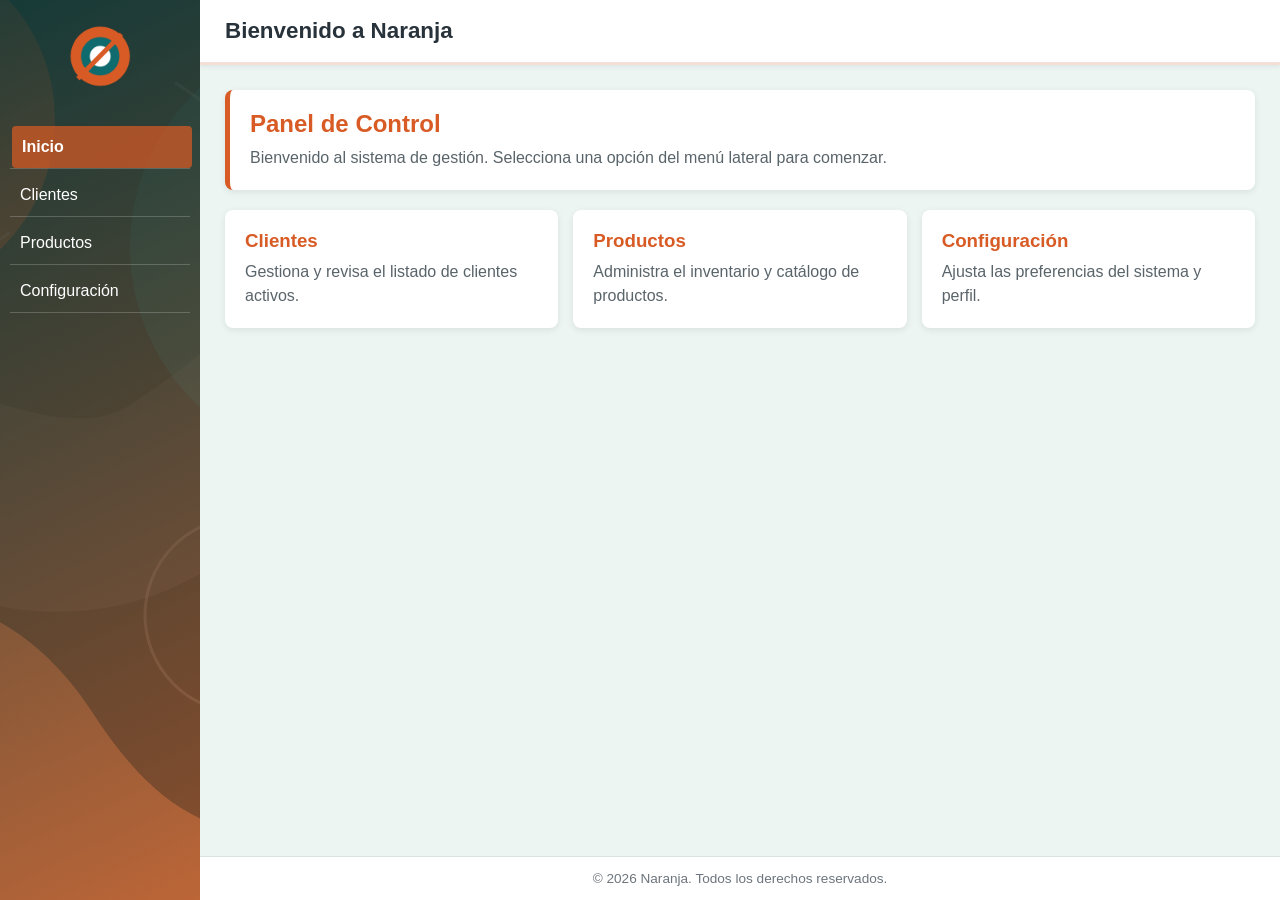
==== index.html @ 823a6265 "first commit" ====
<!DOCTYPE html>
<html lang="es">
<head>
  <meta charset="UTF-8">
  <meta name="viewport" content="width=device-width, initial-scale=1.0">
  <title>Naranja | Panel de Control</title>
  <link rel="stylesheet" href="css/inicio.css">
</head>
<body>
  <nav class="menu" aria-label="Menú principal">
    <a class="logo" href="index.html" aria-label="Ir al inicio de Naranja">
      <img src="images/logo.png" alt="Logo de Naranja">
    </a>
    <ul>
      <li><a href="index.html" class="active" aria-current="page">Inicio</a></li>
      <li><a href="clientes.html">Clientes</a></li>
      <li><a href="#productos">Productos</a></li>
      <li><a href="#configuracion">Configuración</a></li>
    </ul>
  </nav>

  <div class="main-wrapper">
    <header class="banner"><h1>Bienvenido a Naranja</h1></header>

    <main class="content">
      <section class="card bienvenida">
        <h2>Panel de Control</h2>
        <p>Bienvenido al sistema de gestión. Selecciona una opción del menú lateral para comenzar.</p>
      </section>

      <section class="grid-cards" aria-label="Módulos del sistema">
        <article class="card"><h3>Clientes</h3><p>Gestiona y revisa el listado de clientes activos.</p></article>
        <article class="card" id="productos"><h3>Productos</h3><p>Administra el inventario y catálogo de productos.</p></article>
        <article class="card" id="configuracion"><h3>Configuración</h3><p>Ajusta las preferencias del sistema y perfil.</p></article>
      </section>
    </main>

    <footer><p>© 2026 Naranja. Todos los derechos reservados.</p></footer>
  </div>
</body>
</html>
---- css/inicio.css ----
:root {
  --naranja: #d85b25;
  --naranja-oscuro: #a8461e;
  --verde-azulado: #1f6261;
  --verde-azulado-oscuro: #163a38;
  --fondo: #edf5f2;
  --texto: #27323a;
}

* { box-sizing: border-box; margin: 0; padding: 0; }

body {
  background-color: var(--fondo);
  color: var(--texto);
  display: flex;
  font-family: Arial, Helvetica, sans-serif;
  min-height: 100vh;
}

/* Fondo local personalizado de Naranja: no depende de Internet. */
.menu {
  background-color: var(--verde-azulado-oscuro);
  background-image: linear-gradient(155deg, rgba(22, 58, 56, 0.90), rgba(216, 91, 37, 0.60)), url('../images/fondo-panel.svg');
  background-position: center;
  background-size: cover;
  height: 100vh;
  min-width: 200px;
  padding: 20px 10px;
  position: sticky;
  top: 0;
}

.logo { display: block; margin-bottom: 30px; text-align: center; }
.logo img { height: auto; width: 72px; }
.menu ul { list-style: none; }

.menu ul li {
  border-bottom: 1px solid rgba(255, 255, 255, 0.20);
  margin-bottom: 5px;
}

.menu ul li a {
  border-radius: 4px;
  color: white;
  display: block;
  padding: 12px 10px;
  text-decoration: none;
  transition: background-color 0.3s ease, transform 0.3s ease;
}

.menu ul li a:hover,
.menu ul li a.active {
  background-color: rgba(216, 91, 37, 0.72);
  font-weight: bold;
  transform: translateX(2px);
}

.main-wrapper {
  display: flex;
  flex: 1;
  flex-direction: column;
  min-width: 0;
  min-height: 100vh;
}

.banner {
  background-color: #fff;
  border-bottom: 3px solid #f4dfd6;
  box-shadow: 0 2px 5px rgba(22, 58, 56, 0.08);
  padding: 18px 25px;
}

.banner h1 { color: var(--texto); font-size: 1.4rem; }
.content { flex: 1; padding: 25px; }

.card {
  background-color: #fff;
  border-radius: 8px;
  box-shadow: 0 2px 6px rgba(22, 58, 56, 0.10);
  padding: 20px;
}

.card h2,
.card h3 { color: var(--naranja); margin-bottom: 8px; }
.card p { color: #59646a; line-height: 1.5; }
.bienvenida { border-left: 5px solid var(--naranja); margin-bottom: 20px; }

.grid-cards {
  display: grid;
  gap: 15px;
  grid-template-columns: repeat(auto-fit, minmax(200px, 1fr));
}

footer {
  background-color: #fff;
  border-top: 1px solid #d8e2df;
  color: #6c757d;
  font-size: 0.85rem;
  padding: 14px;
  text-align: center;
}

@media (max-width: 650px) {
  body { display: block; }
  .menu { height: auto; min-width: 0; padding: 14px 10px; position: static; }
  .logo { margin-bottom: 14px; text-align: left; }
  .logo img { width: 58px; }
  .menu ul { display: flex; flex-wrap: wrap; gap: 5px; }
  .menu ul li { border: 0; margin: 0; }
  .content { padding: 16px; }
}
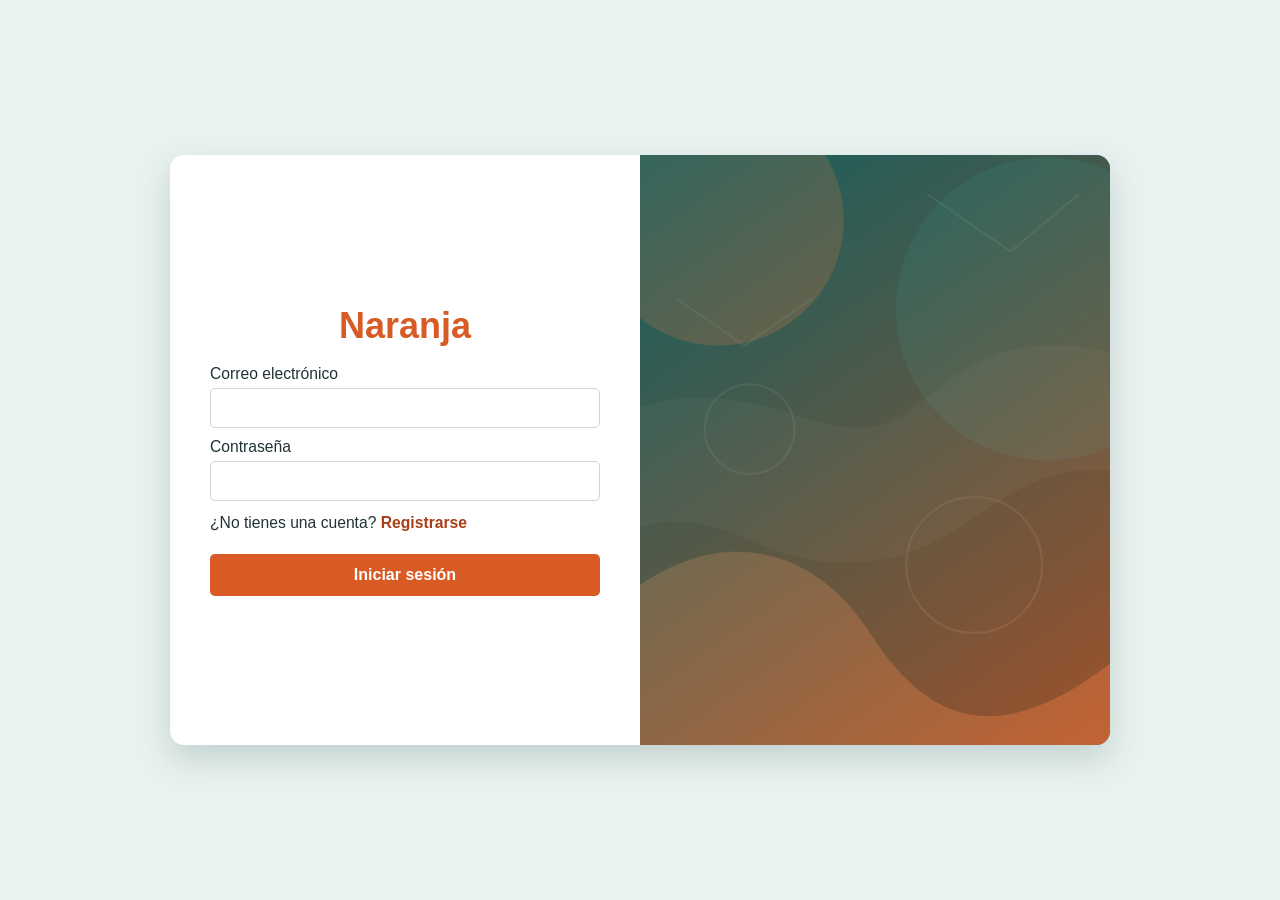
==== commit ae9c31ec: "Actualizar" ====
--- a/index.html
+++ b/index.html
@@ -1,41 +1,31 @@
+
 <!DOCTYPE html>
 <html lang="es">
 <head>
   <meta charset="UTF-8">
   <meta name="viewport" content="width=device-width, initial-scale=1.0">
-  <title>Naranja | Panel de Control</title>
-  <link rel="stylesheet" href="css/inicio.css">
+  <title>Registro | Naranja</title>
+  <link rel="stylesheet" href="css/estilos.css">
 </head>
 <body>
-  <nav class="menu" aria-label="Menú principal">
-    <a class="logo" href="index.html" aria-label="Ir al inicio de Naranja">
-      <img src="images/logo.png" alt="Logo de Naranja">
-    </a>
-    <ul>
-      <li><a href="index.html" class="active" aria-current="page">Inicio</a></li>
-      <li><a href="clientes.html">Clientes</a></li>
-      <li><a href="#productos">Productos</a></li>
-      <li><a href="#configuracion">Configuración</a></li>
-    </ul>
-  </nav>
+  <main class="contenedor-global contenedor-registro">
+    <section class="panel-formulario" aria-labelledby="titulo-registro">
+      <form action="inicio.html" method="get">
+        <h1 id="titulo-registro">Naranja</h1>
 
-  <div class="main-wrapper">
-    <header class="banner"><h1>Bienvenido a Naranja</h1></header>
+        <label for="correo">Correo electrónico</label>
+        <input id="correo" name="correo" type="email" required>
 
-    <main class="content">
-      <section class="card bienvenida">
-        <h2>Panel de Control</h2>
-        <p>Bienvenido al sistema de gestión. Selecciona una opción del menú lateral para comenzar.</p>
-      </section>
+        <label for="contrasena">Contraseña</label>
+        <input id="contrasena" name="contrasena" type="password" required>
 
-      <section class="grid-cards" aria-label="Módulos del sistema">
-        <article class="card"><h3>Clientes</h3><p>Gestiona y revisa el listado de clientes activos.</p></article>
-        <article class="card" id="productos"><h3>Productos</h3><p>Administra el inventario y catálogo de productos.</p></article>
-        <article class="card" id="configuracion"><h3>Configuración</h3><p>Ajusta las preferencias del sistema y perfil.</p></article>
-      </section>
-    </main>
+        <p class="enlace-cuenta"> ¿No tienes una cuenta? <a href="registro.html">Registrarse</a></p>
 
-    <footer><p>© 2026 Naranja. Todos los derechos reservados.</p></footer>
-  </div>
+        <button type="submit">Iniciar sesión</button>
+      </form>
+    </section>
+
+    <section class="panel-imagen" aria-label="Edificios modernos de color naranja"></section>
+  </main>
 </body>
 </html>
--- a/css/estilos.css
+++ b/css/estilos.css
@@ -0,0 +1,90 @@
+:root {
+  --naranja: #d85b25;
+  --naranja-oscuro: #a83e17;
+  --turquesa: #0f6b6d;
+  --texto: #203237;
+  --borde: #cbd6d5;
+  --fondo: #e9f2f0;
+}
+
+* { box-sizing: border-box; margin: 0; padding: 0; }
+
+body {
+  align-items: center;
+  background: var(--fondo);
+  color: var(--texto);
+  display: flex;
+  font-family: Arial, Helvetica, sans-serif;
+  justify-content: center;
+  min-height: 100vh;
+  padding: 32px 16px;
+}
+
+.contenedor-global {
+  background: #ffffff;
+  border-radius: 14px;
+  box-shadow: 0 14px 32px rgba(15, 65, 64, 0.18);
+  display: grid;
+  grid-template-columns: 1fr 1fr;
+  max-width: 940px;
+  min-height: 430px;
+  overflow: hidden;
+  width: min(100%, 940px);
+}
+
+.contenedor-registro { min-height: 590px; }
+.panel-formulario { align-items: center; display: flex; padding: 38px 40px; }
+form { width: 100%; }
+
+h1 { color: var(--naranja); font-size: 2.25rem; margin-bottom: 18px; text-align: center; }
+label { display: block; font-size: 0.98rem; margin-bottom: 5px; }
+input, select, button { font: inherit; }
+
+input, select {
+  background: #ffffff;
+  border: 1px solid var(--borde);
+  border-radius: 5px;
+  color: var(--texto);
+  height: 40px;
+  margin-bottom: 10px;
+  padding: 8px 10px;
+  width: 100%;
+}
+
+input:focus, select:focus {
+  border-color: var(--turquesa);
+  box-shadow: 0 0 0 3px rgba(15, 107, 109, 0.15);
+  outline: none;
+}
+
+.enlace-cuenta { font-size: 0.98rem; margin: 3px 0 22px; }
+a { color: var(--naranja-oscuro); font-weight: 700; text-decoration: none; }
+a:hover { text-decoration: underline; }
+
+button {
+  background: var(--naranja);
+  border: 0;
+  border-radius: 5px;
+  color: #ffffff;
+  cursor: pointer;
+  font-weight: 700;
+  min-height: 42px;
+  transition: background-color 160ms ease, transform 160ms ease;
+  width: 100%;
+}
+
+button:hover { background: var(--naranja-oscuro); transform: translateY(-1px); }
+
+.panel-imagen {
+  background-image: linear-gradient(145deg, rgba(15, 107, 109, 0.76), rgba(216, 91, 37, 0.7)), url('../images/fondo-panel.svg');
+  background-position: center;
+  background-size: cover;
+  min-height: 100%;
+}
+
+@media (max-width: 680px) {
+  body { align-items: flex-start; padding: 20px 12px; }
+  .contenedor-global { grid-template-columns: 1fr; }
+  .panel-formulario { order: 2; padding: 30px 24px; }
+  .panel-imagen { min-height: 190px; order: 1; }
+}
